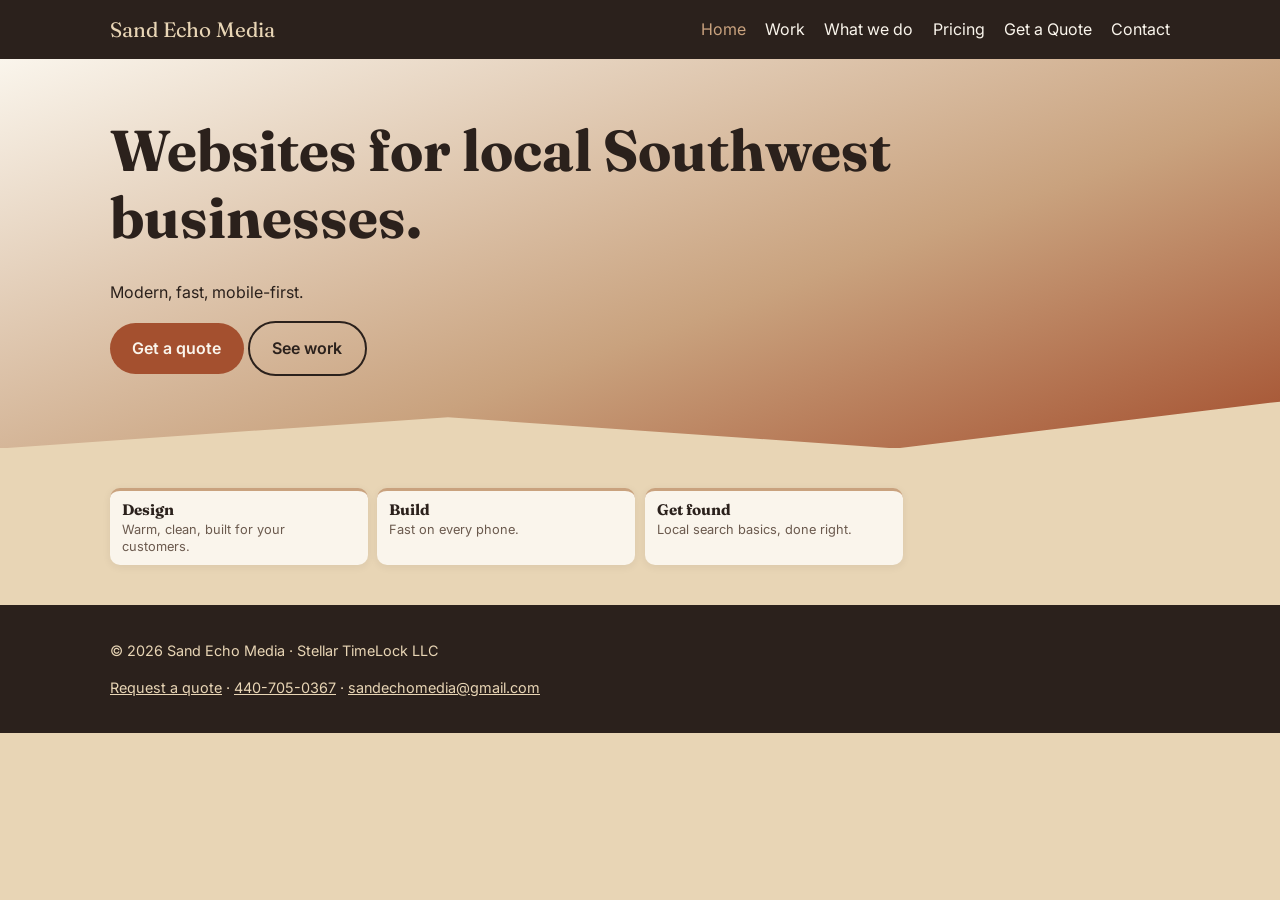
==== index.html @ a97efefa "Work: remove Dream Center card (lives on concepts.sandecho.com only); bump ?v=" ====
<!doctype html><html lang="en"><head><meta charset="utf-8"><meta name="viewport" content="width=device-width,initial-scale=1">
<title>Sand Echo Media | Websites for Southwest Small Businesses</title><meta name="description" content="Sand Echo Media designs modern, mobile-friendly websites for local small businesses across the Southwest."><link rel="canonical" href="https://sandecho.com/">
<meta property="og:title" content="Sand Echo Media | Websites for Southwest Small Businesses"><meta property="og:description" content="Sand Echo Media designs modern, mobile-friendly websites for local small businesses across the Southwest."><meta name="theme-color" content="#2B211C">
<link rel="preconnect" href="https://fonts.googleapis.com"><link href="https://fonts.googleapis.com/css2?family=Fraunces:wght@600;700&family=Inter:wght@400;600&display=swap" rel="stylesheet">
<link rel="stylesheet" href="assets/style.css?v=202610181400"><script type="application/ld+json">{"@context":"https://schema.org","@type":"ProfessionalService","name":"Sand Echo Media","url":"https://sandecho.com","telephone":"+1-440-705-0367","email":"sandechomedia@gmail.com","areaServed":{"@type":"City","name":"Flagstaff, AZ"},"description":"Mobile-first website design for local small businesses."}</script></head><body>
<header><div class="wrap"><a class="logo" href="index.html">Sand Echo Media</a><nav><button class="menu" aria-expanded="false" aria-label="Menu">☰</button><ul><li><a href="index.html" aria-current="page">Home</a></li><li><a href="work.html">Work</a></li><li><a href="services.html">What we do</a></li><li><a href="pricing.html">Pricing</a></li><li><a href="quote.html">Get a Quote</a></li><li><a href="contact.html">Contact</a></li></ul></nav></div></header>
<main><div class="hero"><div class="wrap"><h1>Websites for local Southwest businesses.</h1><p>Modern, fast, mobile-first.</p><p><a class="btn" href="quote.html">Get a quote</a> <a class="btn alt" href="work.html">See work</a></p></div></div><section class="wrap home-cards"><div class="grid"><div class="card"><h3>Design</h3><p>Warm, clean, built for your customers.</p></div><div class="card"><h3>Build</h3><p>Fast on every phone.</p></div><div class="card"><h3>Get found</h3><p>Local search basics, done right.</p></div></div></section></main>
<footer><div class="wrap"><p>© 2026 Sand Echo Media · Stellar TimeLock LLC</p><p><a href="quote.html">Request a quote</a> · <a href="tel:+14407050367">440-705-0367</a> · <a href="mailto:sandechomedia@gmail.com">sandechomedia@gmail.com</a></p></div></footer>
<script src="assets/main.js?v=202610181400" defer></script></body></html>
---- assets/style.css ----
:root{--sand:#E8D5B5;--stone:#C9A27E;--canyon:#A4502F;--mesa:#2B211C;--sage:#7D8B6A;--cream:#FAF5EC}
*{box-sizing:border-box}body{margin:0;font-family:Inter,system-ui,sans-serif;color:var(--mesa);background:var(--sand);line-height:1.6}
h1,h2,h3{font-family:Fraunces,Georgia,serif;line-height:1.15;margin:.2em 0 .5em}h1{font-size:clamp(2rem,7vw,3.6rem)}
a{color:var(--canyon)}.wrap{max-width:1100px;margin:auto;padding:0 1.25rem}
header{background:var(--mesa);color:var(--cream);position:sticky;top:0;z-index:9}
header .wrap{display:flex;align-items:center;justify-content:space-between;padding:.8rem 1.25rem}
.logo{font-family:Fraunces,serif;font-size:1.3rem;color:var(--sand);text-decoration:none}
nav ul{list-style:none;margin:0;padding:0;display:none;gap:1.2rem}nav.open ul{display:flex;flex-direction:column;position:absolute;left:0;right:0;top:100%;background:var(--mesa);padding:1rem 1.25rem}
nav a{color:var(--cream);text-decoration:none}nav a[aria-current]{color:var(--stone)}
.menu{background:none;border:1px solid var(--stone);color:var(--cream);padding:.4rem .7rem;border-radius:6px}
@media(min-width:760px){nav ul{display:flex}.menu{display:none}}
.hero{background:linear-gradient(160deg,var(--cream),var(--stone) 60%,var(--canyon));padding:3rem 0 3.5rem;clip-path:polygon(0 0,100% 0,100% 88%,70% 100%,35% 92%,0 100%)}
.btn{display:inline-block;background:var(--canyon);color:var(--cream);padding:.8rem 1.4rem;border-radius:999px;text-decoration:none;font-weight:600;border:0;cursor:pointer}
.btn.alt{background:transparent;color:var(--mesa);border:2px solid var(--mesa)}
section{padding:2rem 0}.grid{display:grid;gap:1.25rem;grid-template-columns:repeat(auto-fit,minmax(250px,1fr))}
.card{background:var(--cream);border-radius:14px;padding:1.1rem;box-shadow:0 6px 20px #2b211c14;border-top:5px solid var(--stone)}
.tag{display:inline-block;font-size:.75rem;background:var(--sage);color:var(--cream);padding:.15rem .6rem;border-radius:99px}
.note{background:var(--cream);border-left:5px solid var(--canyon);padding:1rem;border-radius:8px}
form label{display:block;margin:.8rem 0 .3rem;font-weight:600}input,select,textarea{width:100%;padding:.7rem;border:1px solid var(--stone);border-radius:8px;font:inherit;background:#fff}
footer{background:var(--mesa);color:var(--sand);padding:1.2rem 0;font-size:.9rem}footer a{color:var(--sand)}
.card h3{margin:0 0 .3rem}.card p{margin:0}
.wgrid{display:grid;gap:1rem;grid-template-columns:repeat(auto-fill,minmax(230px,1fr))}
.wc{display:block;background:var(--cream);border-radius:12px;overflow:hidden;text-decoration:none;color:var(--mesa);box-shadow:0 4px 14px #2b211c14;transition:transform .15s,box-shadow .15s}
a.wc:hover{transform:translateY(-3px);box-shadow:0 8px 22px #2b211c26}
.wc img{display:block;width:100%;height:auto;aspect-ratio:16/10;object-fit:cover;object-position:top;border-bottom:3px solid var(--stone)}
.wc-b{padding:.6rem .9rem .7rem}.wc h3{font-size:1.15rem;margin:0;color:var(--canyon)}.wc p{margin:.1rem 0 0;font-size:.85rem;color:#6b5a4e}
.chip{font-size:.7rem;background:var(--sand);border:1px solid var(--stone);padding:.1rem .5rem;border-radius:99px;color:#6b5a4e}
.fine{font-size:.78rem;color:#7a6a5e;margin-top:1.2rem}
input,select,textarea{background:var(--cream)}
.sub{margin:-.6rem 0 1rem;font-size:.9rem;letter-spacing:.08em;text-transform:uppercase;color:var(--canyon);font-weight:600}
h2{font-size:1.35rem;margin:1.6rem 0 .7rem}
.grid{grid-template-columns:repeat(2,minmax(0,1fr));gap:.6rem}
@media(min-width:760px){.grid{grid-template-columns:repeat(4,minmax(0,1fr))}}
.card{padding:.6rem .75rem;border-radius:10px;border-top-width:3px;box-shadow:0 2px 8px #2b211c12}
.card h3{font-size:.95rem;margin:0 0 .15rem}.card p{font-size:.8rem;line-height:1.35;color:#6b5a4e}
.home-cards{padding:2rem 1.25rem}
@media(min-width:760px){.home-cards{padding:2.5rem 1.25rem}}
.wc .chip{display:inline-block;margin-top:.4rem;background:var(--sage);color:var(--cream);border-color:var(--sage)}
.pgrid{display:grid;gap:.8rem;grid-template-columns:1fr}@media(min-width:760px){.pgrid{grid-template-columns:1fr 1fr}}
.price{padding:1rem 1.1rem}.price h3{font-size:1.1rem}.price small{font-family:Inter,sans-serif;font-size:.7rem;color:var(--sage);font-weight:600;text-transform:uppercase}
.amt{font-family:Fraunces,serif;font-size:1.9rem;color:var(--canyon)!important;margin:.2rem 0 .4rem!important}.amt span{font-family:Inter,sans-serif;font-size:.85rem;color:#6b5a4e}
.plist{margin:0;padding-left:1.1rem;font-size:.85rem;line-height:1.5}
.promo{background:var(--canyon);color:var(--cream);padding:.6rem .9rem;border-radius:10px;font-weight:600;font-size:.9rem;margin:0 0 .9rem;text-align:center}
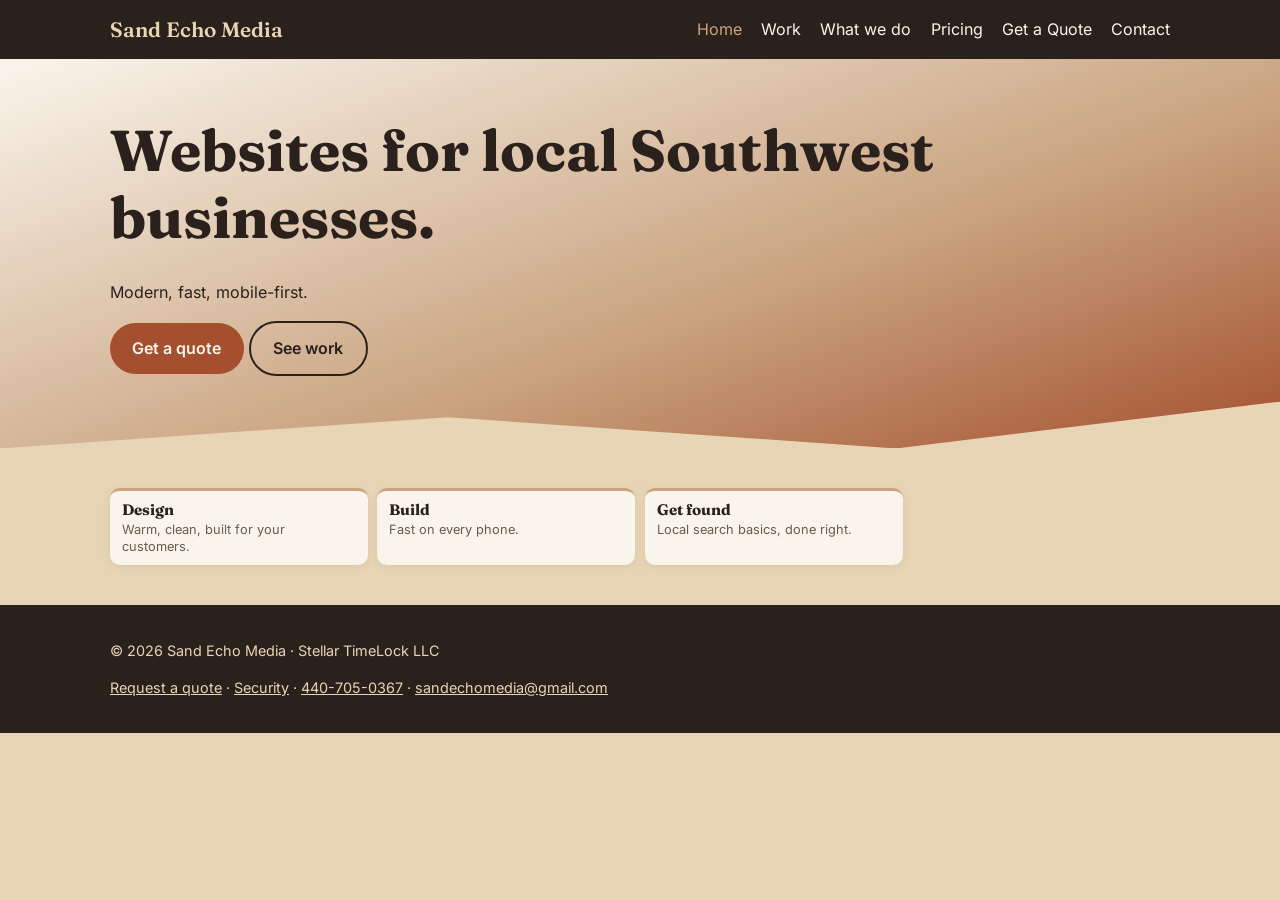
==== commit 2b282dd5: "Security page + pricing security line; self-host fonts; move inline styles to CSS (CSP-ready); foote" ====
--- a/index.html
+++ b/index.html
@@ -1,9 +1,9 @@
 <!doctype html><html lang="en"><head><meta charset="utf-8"><meta name="viewport" content="width=device-width,initial-scale=1">
 <title>Sand Echo Media | Websites for Southwest Small Businesses</title><meta name="description" content="Sand Echo Media designs modern, mobile-friendly websites for local small businesses across the Southwest."><link rel="canonical" href="https://sandecho.com/">
 <meta property="og:title" content="Sand Echo Media | Websites for Southwest Small Businesses"><meta property="og:description" content="Sand Echo Media designs modern, mobile-friendly websites for local small businesses across the Southwest."><meta name="theme-color" content="#2B211C">
-<link rel="preconnect" href="https://fonts.googleapis.com"><link href="https://fonts.googleapis.com/css2?family=Fraunces:wght@600;700&family=Inter:wght@400;600&display=swap" rel="stylesheet">
-<link rel="stylesheet" href="assets/style.css?v=202610181400"><script type="application/ld+json">{"@context":"https://schema.org","@type":"ProfessionalService","name":"Sand Echo Media","url":"https://sandecho.com","telephone":"+1-440-705-0367","email":"sandechomedia@gmail.com","areaServed":{"@type":"City","name":"Flagstaff, AZ"},"description":"Mobile-first website design for local small businesses."}</script></head><body>
+
+<link rel="stylesheet" href="assets/style.css?v=202610191340"><script type="application/ld+json">{"@context":"https://schema.org","@type":"ProfessionalService","name":"Sand Echo Media","url":"https://sandecho.com","telephone":"+1-440-705-0367","email":"sandechomedia@gmail.com","areaServed":{"@type":"City","name":"Flagstaff, AZ"},"description":"Mobile-first website design for local small businesses."}</script></head><body>
 <header><div class="wrap"><a class="logo" href="index.html">Sand Echo Media</a><nav><button class="menu" aria-expanded="false" aria-label="Menu">☰</button><ul><li><a href="index.html" aria-current="page">Home</a></li><li><a href="work.html">Work</a></li><li><a href="services.html">What we do</a></li><li><a href="pricing.html">Pricing</a></li><li><a href="quote.html">Get a Quote</a></li><li><a href="contact.html">Contact</a></li></ul></nav></div></header>
 <main><div class="hero"><div class="wrap"><h1>Websites for local Southwest businesses.</h1><p>Modern, fast, mobile-first.</p><p><a class="btn" href="quote.html">Get a quote</a> <a class="btn alt" href="work.html">See work</a></p></div></div><section class="wrap home-cards"><div class="grid"><div class="card"><h3>Design</h3><p>Warm, clean, built for your customers.</p></div><div class="card"><h3>Build</h3><p>Fast on every phone.</p></div><div class="card"><h3>Get found</h3><p>Local search basics, done right.</p></div></div></section></main>
-<footer><div class="wrap"><p>© 2026 Sand Echo Media · Stellar TimeLock LLC</p><p><a href="quote.html">Request a quote</a> · <a href="tel:+14407050367">440-705-0367</a> · <a href="mailto:sandechomedia@gmail.com">sandechomedia@gmail.com</a></p></div></footer>
-<script src="assets/main.js?v=202610181400" defer></script></body></html>
+<footer><div class="wrap"><p>© 2026 Sand Echo Media · Stellar TimeLock LLC</p><p><a href="quote.html">Request a quote</a> · <a href="security.html">Security</a> · <a href="tel:+14407050367">440-705-0367</a> · <a href="mailto:sandechomedia@gmail.com">sandechomedia@gmail.com</a></p></div></footer>
+<script src="assets/main.js?v=202610191340" defer></script></body></html>
--- a/assets/style.css
+++ b/assets/style.css
@@ -1,3 +1,5 @@
+@font-face{font-family:Fraunces;font-style:normal;font-weight:600 700;font-display:swap;src:url(fonts/fraunces-latin.woff2) format('woff2')}
+@font-face{font-family:Inter;font-style:normal;font-weight:400 600;font-display:swap;src:url(fonts/inter-latin.woff2) format('woff2')}
 :root{--sand:#E8D5B5;--stone:#C9A27E;--canyon:#A4502F;--mesa:#2B211C;--sage:#7D8B6A;--cream:#FAF5EC}
 *{box-sizing:border-box}body{margin:0;font-family:Inter,system-ui,sans-serif;color:var(--mesa);background:var(--sand);line-height:1.6}
 h1,h2,h3{font-family:Fraunces,Georgia,serif;line-height:1.15;margin:.2em 0 .5em}h1{font-size:clamp(2rem,7vw,3.6rem)}
@@ -41,3 +43,6 @@
 .amt{font-family:Fraunces,serif;font-size:1.9rem;color:var(--canyon)!important;margin:.2rem 0 .4rem!important}.amt span{font-family:Inter,sans-serif;font-size:.85rem;color:#6b5a4e}
 .plist{margin:0;padding-left:1.1rem;font-size:.85rem;line-height:1.5}
 .promo{background:var(--canyon);color:var(--cream);padding:.6rem .9rem;border-radius:10px;font-weight:600;font-size:.9rem;margin:0 0 .9rem;text-align:center}
+.narrow{max-width:700px}.hp{position:absolute;left:-9999px}.cf-turnstile{margin-top:1rem}.sub.gap{margin-top:2rem}
+.secline{font-size:.85rem;margin:.8rem 0 0;font-weight:600}
+.card ul{margin:.2rem 0 0;padding-left:1rem;font-size:.8rem;line-height:1.35;color:#6b5a4e}
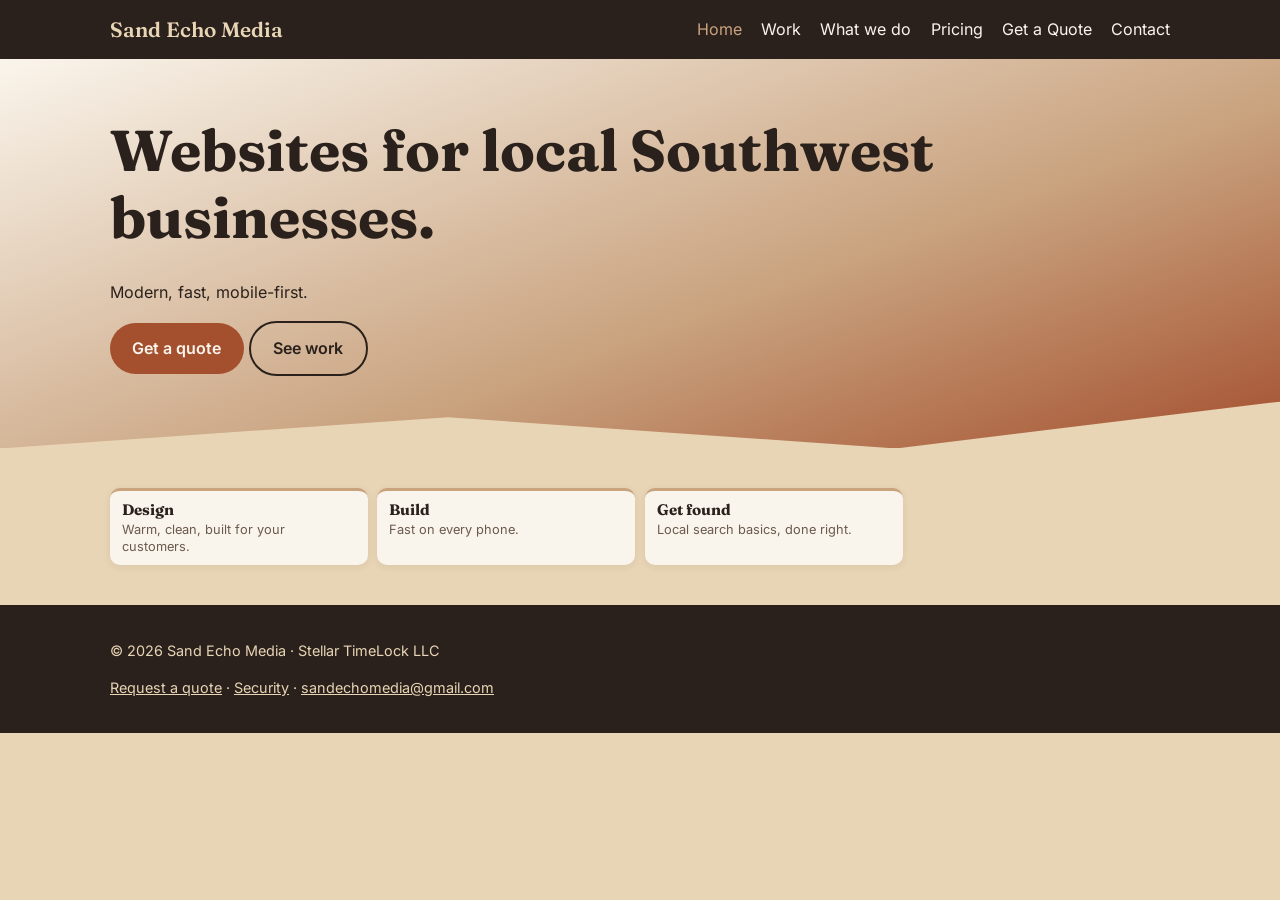
==== commit 9146df8d: "Remove phone number; contact name just Isaac" ====
--- a/index.html
+++ b/index.html
@@ -2,8 +2,8 @@
 <title>Sand Echo Media | Websites for Southwest Small Businesses</title><meta name="description" content="Sand Echo Media designs modern, mobile-friendly websites for local small businesses across the Southwest."><link rel="canonical" href="https://sandecho.com/">
 <meta property="og:title" content="Sand Echo Media | Websites for Southwest Small Businesses"><meta property="og:description" content="Sand Echo Media designs modern, mobile-friendly websites for local small businesses across the Southwest."><meta name="theme-color" content="#2B211C">
 
-<link rel="stylesheet" href="assets/style.css?v=202610191340"><script type="application/ld+json">{"@context":"https://schema.org","@type":"ProfessionalService","name":"Sand Echo Media","url":"https://sandecho.com","telephone":"+1-440-705-0367","email":"sandechomedia@gmail.com","areaServed":{"@type":"City","name":"Flagstaff, AZ"},"description":"Mobile-first website design for local small businesses."}</script></head><body>
+<link rel="stylesheet" href="assets/style.css?v=202610191915"><script type="application/ld+json">{"@context":"https://schema.org","@type":"ProfessionalService","name":"Sand Echo Media","url":"https://sandecho.com","email":"sandechomedia@gmail.com","areaServed":{"@type":"City","name":"Flagstaff, AZ"},"description":"Mobile-first website design for local small businesses."}</script></head><body>
 <header><div class="wrap"><a class="logo" href="index.html">Sand Echo Media</a><nav><button class="menu" aria-expanded="false" aria-label="Menu">☰</button><ul><li><a href="index.html" aria-current="page">Home</a></li><li><a href="work.html">Work</a></li><li><a href="services.html">What we do</a></li><li><a href="pricing.html">Pricing</a></li><li><a href="quote.html">Get a Quote</a></li><li><a href="contact.html">Contact</a></li></ul></nav></div></header>
 <main><div class="hero"><div class="wrap"><h1>Websites for local Southwest businesses.</h1><p>Modern, fast, mobile-first.</p><p><a class="btn" href="quote.html">Get a quote</a> <a class="btn alt" href="work.html">See work</a></p></div></div><section class="wrap home-cards"><div class="grid"><div class="card"><h3>Design</h3><p>Warm, clean, built for your customers.</p></div><div class="card"><h3>Build</h3><p>Fast on every phone.</p></div><div class="card"><h3>Get found</h3><p>Local search basics, done right.</p></div></div></section></main>
-<footer><div class="wrap"><p>© 2026 Sand Echo Media · Stellar TimeLock LLC</p><p><a href="quote.html">Request a quote</a> · <a href="security.html">Security</a> · <a href="tel:+14407050367">440-705-0367</a> · <a href="mailto:sandechomedia@gmail.com">sandechomedia@gmail.com</a></p></div></footer>
-<script src="assets/main.js?v=202610191340" defer></script></body></html>
+<footer><div class="wrap"><p>© 2026 Sand Echo Media · Stellar TimeLock LLC</p><p><a href="quote.html">Request a quote</a> · <a href="security.html">Security</a> · <a href="mailto:sandechomedia@gmail.com">sandechomedia@gmail.com</a></p></div></footer>
+<script src="assets/main.js?v=202610191915" defer></script></body></html>
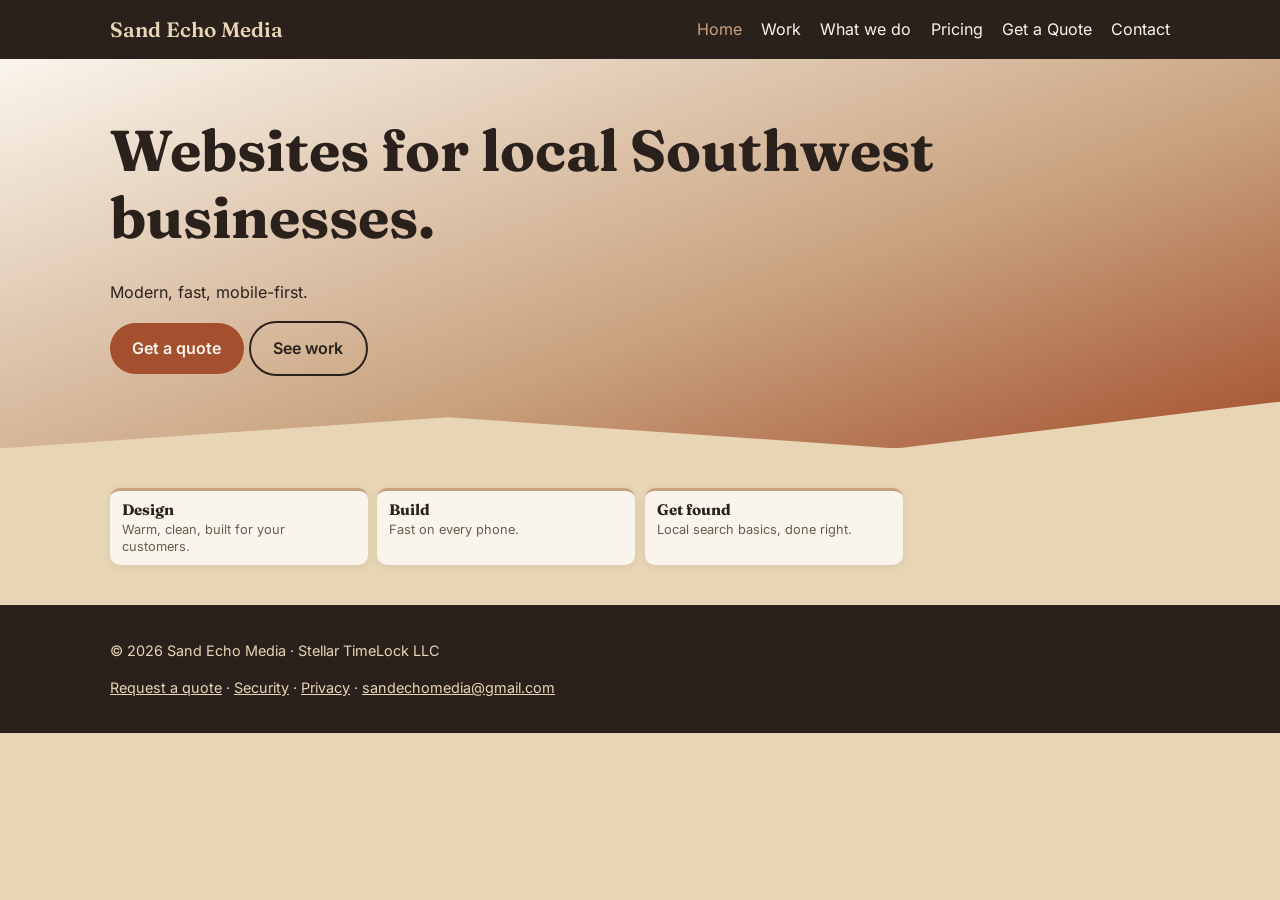
==== commit 8538736a: "Add privacy policy page (/privacy/) with footer link and sitemap entry; bump ?v=" ====
--- a/index.html
+++ b/index.html
@@ -2,8 +2,8 @@
 <title>Sand Echo Media | Websites for Southwest Small Businesses</title><meta name="description" content="Sand Echo Media designs modern, mobile-friendly websites for local small businesses across the Southwest."><link rel="canonical" href="https://sandecho.com/">
 <meta property="og:title" content="Sand Echo Media | Websites for Southwest Small Businesses"><meta property="og:description" content="Sand Echo Media designs modern, mobile-friendly websites for local small businesses across the Southwest."><meta name="theme-color" content="#2B211C">
 
-<link rel="stylesheet" href="assets/style.css?v=202610191915"><script type="application/ld+json">{"@context":"https://schema.org","@type":"ProfessionalService","name":"Sand Echo Media","url":"https://sandecho.com","email":"sandechomedia@gmail.com","areaServed":{"@type":"City","name":"Flagstaff, AZ"},"description":"Mobile-first website design for local small businesses."}</script></head><body>
+<link rel="stylesheet" href="assets/style.css?v=202611231500"><script type="application/ld+json">{"@context":"https://schema.org","@type":"ProfessionalService","name":"Sand Echo Media","url":"https://sandecho.com","email":"sandechomedia@gmail.com","areaServed":{"@type":"City","name":"Flagstaff, AZ"},"description":"Mobile-first website design for local small businesses."}</script></head><body>
 <header><div class="wrap"><a class="logo" href="index.html">Sand Echo Media</a><nav><button class="menu" aria-expanded="false" aria-label="Menu">☰</button><ul><li><a href="index.html" aria-current="page">Home</a></li><li><a href="work.html">Work</a></li><li><a href="services.html">What we do</a></li><li><a href="pricing.html">Pricing</a></li><li><a href="quote.html">Get a Quote</a></li><li><a href="contact.html">Contact</a></li></ul></nav></div></header>
 <main><div class="hero"><div class="wrap"><h1>Websites for local Southwest businesses.</h1><p>Modern, fast, mobile-first.</p><p><a class="btn" href="quote.html">Get a quote</a> <a class="btn alt" href="work.html">See work</a></p></div></div><section class="wrap home-cards"><div class="grid"><div class="card"><h3>Design</h3><p>Warm, clean, built for your customers.</p></div><div class="card"><h3>Build</h3><p>Fast on every phone.</p></div><div class="card"><h3>Get found</h3><p>Local search basics, done right.</p></div></div></section></main>
-<footer><div class="wrap"><p>© 2026 Sand Echo Media · Stellar TimeLock LLC</p><p><a href="quote.html">Request a quote</a> · <a href="security.html">Security</a> · <a href="mailto:sandechomedia@gmail.com">sandechomedia@gmail.com</a></p></div></footer>
-<script src="assets/main.js?v=202610191915" defer></script></body></html>
+<footer><div class="wrap"><p>© 2026 Sand Echo Media · Stellar TimeLock LLC</p><p><a href="quote.html">Request a quote</a> · <a href="security.html">Security</a> · <a href="privacy/">Privacy</a> · <a href="mailto:sandechomedia@gmail.com">sandechomedia@gmail.com</a></p></div></footer>
+<script src="assets/main.js?v=202611231500" defer></script></body></html>
